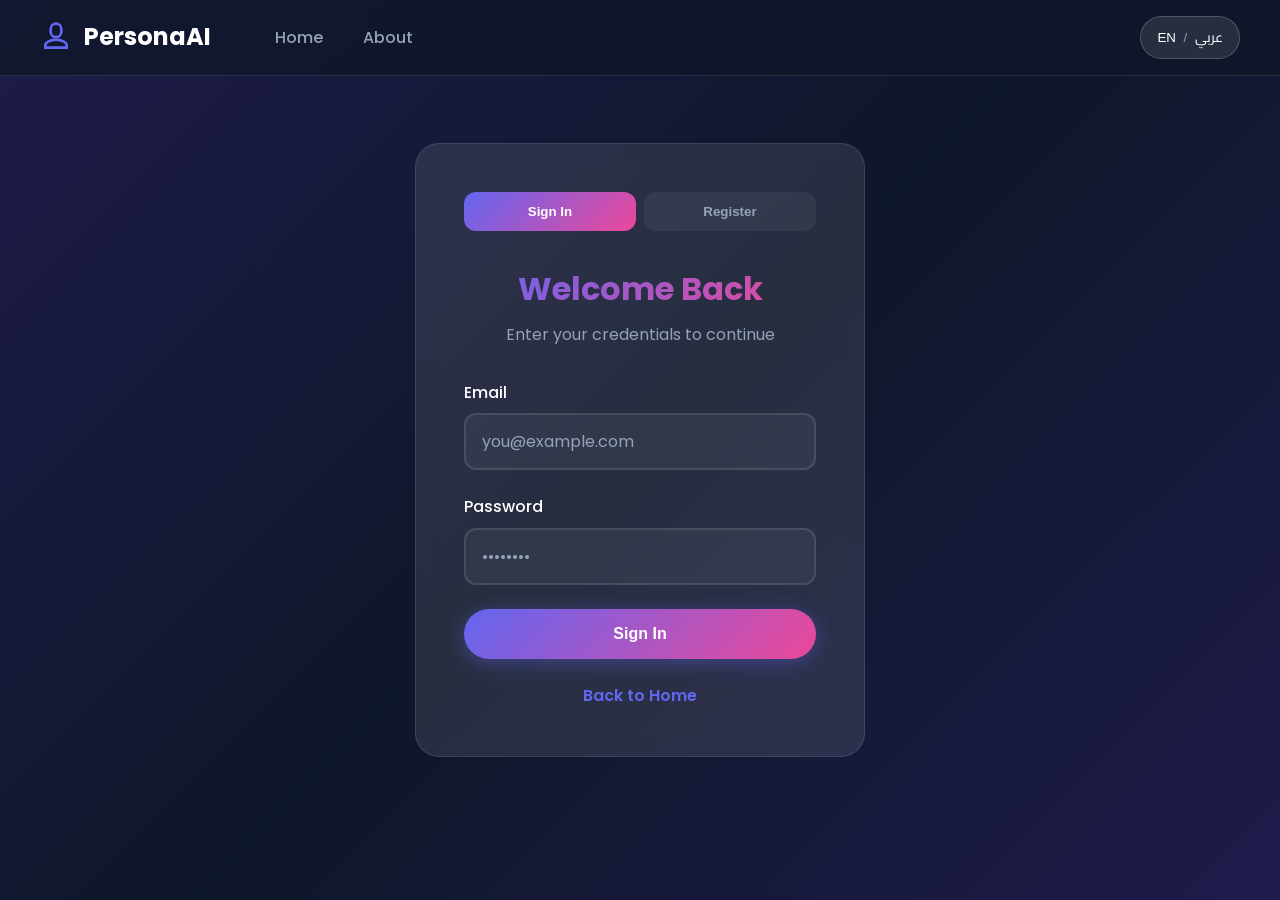
==== login.html @ 6e39f54a "fix: simplified Flask for Vercel zero-config" ====
<!DOCTYPE html>
<html lang="en" dir="ltr">
<head>
    <meta charset="UTF-8">
    <meta name="viewport" content="width=device-width, initial-scale=1.0">
    <title data-i18n="signIn">Sign In</title>
    <link rel="preconnect" href="https://fonts.googleapis.com">
    <link rel="preconnect" href="https://fonts.gstatic.com" crossorigin>
    <link href="https://fonts.googleapis.com/css2?family=Cairo:wght@400;600;700&family=Poppins:wght@400;500;600;700&display=swap" rel="stylesheet">
    <link rel="stylesheet" href="css/style.css">
    <style>
        .auth-container {
            min-height: 100vh;
            display: flex;
            align-items: center;
            justify-content: center;
            padding: 2rem;
        }
        .auth-card {
            background: var(--bg-card);
            border: 1px solid rgba(255, 255, 255, 0.1);
            border-radius: 1.5rem;
            padding: 3rem;
            width: 100%;
            max-width: 450px;
            backdrop-filter: blur(10px);
        }
        .auth-card h1 {
            text-align: center;
            margin-bottom: 0.5rem;
            background: var(--gradient-primary);
            -webkit-background-clip: text;
            -webkit-text-fill-color: transparent;
            background-clip: text;
        }
        .auth-subtitle {
            text-align: center;
            color: var(--text-secondary);
            margin-bottom: 2rem;
        }
        .form-group {
            margin-bottom: 1.5rem;
        }
        .form-group label {
            display: block;
            margin-bottom: 0.5rem;
            font-weight: 500;
        }
        .form-group input, .form-group select {
            width: 100%;
            padding: 0.875rem 1rem;
            background: rgba(255, 255, 255, 0.05);
            border: 2px solid rgba(255, 255, 255, 0.1);
            border-radius: 0.75rem;
            color: var(--text-primary);
            font-size: 1rem;
            font-family: inherit;
            transition: border-color 0.3s ease;
        }
        .form-group input:focus, .form-group select:focus {
            outline: none;
            border-color: var(--primary);
        }
        .form-group input::placeholder {
            color: var(--text-secondary);
        }
        .form-row {
            display: grid;
            grid-template-columns: 1fr 1fr;
            gap: 1rem;
        }
        .btn-full {
            width: 100%;
        }
        .auth-footer {
            text-align: center;
            margin-top: 1.5rem;
            color: var(--text-secondary);
        }
        .auth-footer a {
            color: var(--primary);
            text-decoration: none;
            font-weight: 600;
        }
        .tab-container {
            display: flex;
            gap: 0.5rem;
            margin-bottom: 2rem;
        }
        .tab-btn {
            flex: 1;
            padding: 0.75rem;
            background: rgba(255, 255, 255, 0.05);
            border: none;
            color: var(--text-secondary);
            font-weight: 600;
            cursor: pointer;
            border-radius: 0.75rem;
            transition: all 0.3s ease;
        }
        .tab-btn.active {
            background: var(--gradient-primary);
            color: white;
        }
        .form-section {
            display: none;
        }
        .form-section.active {
            display: block;
        }
        
        .nav-menu {
            display: flex;
            align-items: center;
            gap: 2rem;
            width: 100%;
            justify-content: space-between;
        }
        
        .nav-links {
            display: flex;
            list-style: none;
            gap: 0.5rem;
        }
        
        .nav-link {
            color: var(--text-secondary);
            text-decoration: none;
            padding: 0.5rem 1rem;
            border-radius: 0.5rem;
            font-weight: 500;
            transition: all 0.3s ease;
        }
        
        .nav-link:hover,
        .nav-link.active {
            color: var(--text-primary);
            background: rgba(255, 255, 255, 0.1);
        }
        
        .nav-actions {
            display: flex;
            align-items: center;
            gap: 1rem;
        }
        
        .nav-user-logged {
            display: flex;
            gap: 0.75rem;
        }
        
        .mobile-menu-btn {
            display: none;
            flex-direction: column;
            gap: 5px;
            background: none;
            border: none;
            cursor: pointer;
            padding: 0.5rem;
        }
        
        .mobile-menu-btn span {
            width: 24px;
            height: 2px;
            background: var(--text-primary);
            border-radius: 2px;
            transition: all 0.3s ease;
        }
        
        @media (max-width: 992px) {
            .nav-menu {
                position: fixed;
                top: 70px;
                left: 0;
                right: 0;
                background: rgba(15, 23, 42, 0.98);
                flex-direction: column;
                padding: 2rem;
                gap: 1.5rem;
                transform: translateY(-100%);
                opacity: 0;
                visibility: hidden;
                transition: all 0.3s ease;
                border-bottom: 1px solid rgba(255, 255, 255, 0.1);
            }
            
            .nav-menu.active {
                transform: translateY(0);
                opacity: 1;
                visibility: visible;
            }
            
            .nav-links {
                flex-direction: column;
                width: 100%;
                text-align: center;
            }
            
            .nav-link {
                display: block;
                padding: 1rem;
            }
            
            .nav-actions {
                flex-direction: column;
                width: 100%;
            }
            
            .mobile-menu-btn {
                display: flex;
            }
        }
    </style>
</head>
<body>
    <nav class="navbar">
        <div class="nav-container">
            <a href="index.html" class="logo">
                <svg class="logo-icon" viewBox="0 0 24 24" fill="none" stroke="currentColor" stroke-width="2">
                    <path d="M12 2a4 4 0 0 1 4 4v2a4 4 0 0 1-8 0V6a4 4 0 0 1 4-4z"/>
                    <path d="M12 14c-4 0-8 2-8 4v2h16v-2c0-2-4-4-8-4z"/>
                </svg>
                <span data-i18n="logo">PersonaAI</span>
            </a>
            
            <button class="mobile-menu-btn" onclick="toggleMobileMenu()">
                <span></span>
                <span></span>
                <span></span>
            </button>
            
            <div class="nav-menu" id="navMenu">
                <ul class="nav-links">
                    <li><a href="index.html" class="nav-link">Home</a></li>
                    <li><a href="index.html#about" class="nav-link">About</a></li>
                </ul>
                
                <div class="nav-actions">
                    <div class="nav-user" id="navUserLogged" style="display: none;">
                        <a href="profile.html" class="nav-profile-link">
                            <div class="user-avatar" id="userAvatarLogged">U</div>
                            <span class="user-name" id="userNameLogged">User</span>
                        </a>
                        <a href="#" class="btn btn-outline btn-logout" onclick="handleLogout()">
                            <svg viewBox="0 0 24 24" fill="none" stroke="currentColor" stroke-width="2">
                                <path d="M9 21H5a2 2 0 0 1-2-2V5a2 2 0 0 1 2-2h4"/>
                                <polyline points="16,17 21,12 16,7"/>
                                <line x1="21" y1="12" x2="9" y2="12"/>
                            </svg>
                        </a>
                    </div>
                    
                    <button class="lang-toggle" onclick="toggleLanguage()">
                        <span class="lang-en">EN</span>
                        <span class="lang-separator">/</span>
                        <span class="lang-ar">عربي</span>
                    </button>
                </div>
            </div>
        </div>
    </nav>

    <div class="auth-container">
        <div class="auth-card">
            <div class="tab-container">
                <button class="tab-btn active" onclick="switchTab('login')" id="loginTab" data-i18n="signIn">Sign In</button>
                <button class="tab-btn" onclick="switchTab('register')" id="registerTab" data-i18n="register">Register</button>
            </div>

            <div id="loginSection" class="form-section active">
                <h1 data-i18n="welcomeBack">Welcome Back</h1>
                <p class="auth-subtitle" data-i18n="loginSubtitle">Enter your credentials to continue</p>
                
                <form onsubmit="handleLogin(event)">
                    <div class="form-group">
                        <label data-i18n="email">Email</label>
                        <input type="email" id="loginEmail" placeholder="you@example.com" required>
                    </div>
                    <div class="form-group">
                        <label data-i18n="password">Password</label>
                        <input type="password" id="loginPassword" placeholder="••••••••" required>
                    </div>
                    <button type="submit" class="btn btn-primary btn-full" data-i18n="signIn">Sign In</button>
                </form>
            </div>

            <div id="registerSection" class="form-section">
                <h1 data-i18n="createAccount">Create Account</h1>
                <p class="auth-subtitle" data-i18n="registerSubtitle">Start your personality journey today</p>
                
                <form onsubmit="handleRegister(event)">
                    <div class="form-row">
                        <div class="form-group">
                            <label data-i18n="firstName">First Name</label>
                            <input type="text" id="firstName" placeholder="Ahmed" required>
                        </div>
                        <div class="form-group">
                            <label data-i18n="lastName">Last Name</label>
                            <input type="text" id="lastName" placeholder="Ali" required>
                        </div>
                    </div>
                    <div class="form-group">
                        <label data-i18n="email">Email</label>
                        <input type="email" id="registerEmail" placeholder="you@example.com" required>
                    </div>
                    <div class="form-group">
                        <label data-i18n="age">Age</label>
                        <input type="number" id="age" min="10" max="100" placeholder="25" required>
                    </div>
                    <div class="form-group">
                        <label data-i18n="goal">Main Career Goal</label>
                        <input type="text" id="goal" placeholder="I want to become a software developer" required>
                    </div>
                    <div class="form-group">
                        <label data-i18n="password">Password</label>
                        <input type="password" id="registerPassword" placeholder="••••••••" required>
                    </div>
                    <button type="submit" class="btn btn-primary btn-full" data-i18n="createAcc">Create Account</button>
                </form>
            </div>

            <div class="auth-footer">
                <a href="index.html" data-i18n="backHome">Back to Home</a>
            </div>
        </div>
    </div>

    <script src="js/i18n.js"></script>
    <script src="js/auth.js"></script>
    <script>
        document.addEventListener('DOMContentLoaded', async () => {
            const user = JSON.parse(localStorage.getItem('user') || '{}');
            if (user && user.email) {
                try {
                    const response = await fetch(`http://localhost:5000/api/personality/get/${encodeURIComponent(user.email)}`);
                    if (response.ok) {
                        const data = await response.json();
                        if (data.openness !== undefined) {
                            localStorage.setItem('personality_traits', JSON.stringify({
                                openness: data.openness,
                                conscientiousness: data.conscientiousness,
                                extraversion: data.extraversion,
                                agreeableness: data.agreeableness,
                                neuroticism: data.neuroticism
                            }));
                            window.location.href = 'profile.html';
                            return;
                        }
                    }
                } catch (e) {}
                window.location.href = 'quiz-FIXED.html';
                return;
            }
            
            initLoginAuthState();
        });
        
        function initLoginAuthState() {
            const user = JSON.parse(localStorage.getItem('user') || '{}');
            const navUserLogged = document.getElementById('navUserLogged');
            const userAvatar = document.getElementById('userAvatarLogged');
            const userName = document.getElementById('userNameLogged');
            
            if (user && user.email) {
                navUserLogged.style.display = 'flex';
                if (userName) userName.textContent = user.name ? user.name.split(' ')[0] : user.email.split('@')[0];
                if (userAvatar) userAvatar.textContent = (user.name || user.email).charAt(0).toUpperCase();
            }
        }
    </script>
</body>
</html>
---- css/style.css ----
:root {
    --primary: #6366f1;
    --primary-dark: #4f46e5;
    --secondary: #ec4899;
    --accent: #06b6d4;
    --bg-dark: #0f172a;
    --bg-card: rgba(255, 255, 255, 0.1);
    --text-primary: #ffffff;
    --text-secondary: #94a3b8;
    --gradient-primary: linear-gradient(135deg, var(--primary) 0%, var(--secondary) 100%);
    --gradient-bg: linear-gradient(135deg, #1e1b4b 0%, #0f172a 50%, #1e1b4b 100%);
    --font-en: 'Poppins', sans-serif;
    --font-ar: 'Cairo', sans-serif;
}

* {
    margin: 0;
    padding: 0;
    box-sizing: border-box;
}

body {
    font-family: var(--font-en);
    background: var(--gradient-bg);
    color: var(--text-primary);
    min-height: 100vh;
    line-height: 1.6;
}

[dir="rtl"] body {
    font-family: var(--font-ar);
}

.navbar {
    position: fixed;
    top: 0;
    left: 0;
    right: 0;
    z-index: 100;
    padding: 1rem 2rem;
    background: rgba(15, 23, 42, 0.8);
    backdrop-filter: blur(10px);
    border-bottom: 1px solid rgba(255, 255, 255, 0.1);
}

.nav-container {
    max-width: 1200px;
    margin: 0 auto;
    display: flex;
    justify-content: space-between;
    align-items: center;
}

.logo {
    display: flex;
    align-items: center;
    gap: 0.75rem;
    text-decoration: none;
    color: var(--text-primary);
    font-weight: 700;
    font-size: 1.5rem;
}

.logo-icon {
    width: 32px;
    height: 32px;
    color: var(--primary);
}

.lang-toggle {
    background: var(--bg-card);
    border: 1px solid rgba(255, 255, 255, 0.2);
    color: var(--text-primary);
    padding: 0.5rem 1rem;
    border-radius: 2rem;
    cursor: pointer;
    font-weight: 500;
    transition: all 0.3s ease;
}

.lang-toggle:hover {
    background: rgba(255, 255, 255, 0.2);
}

.lang-separator {
    margin: 0 0.25rem;
    opacity: 0.5;
}

.lang-ar {
    font-family: var(--font-ar);
}

.hero {
    position: relative;
    min-height: 100vh;
    display: flex;
    align-items: center;
    justify-content: center;
    padding: 6rem 2rem 4rem;
    overflow: hidden;
}

.hero-bg {
    position: absolute;
    inset: 0;
    background: radial-gradient(circle at 30% 20%, rgba(99, 102, 241, 0.4) 0%, transparent 50%),
                radial-gradient(circle at 70% 80%, rgba(236, 72, 153, 0.4) 0%, transparent 50%);
    animation: pulse 6s ease-in-out infinite, float 10s ease-in-out infinite;
}

@keyframes pulse {
    0%, 100% { opacity: 0.6; transform: scale(1); }
    50% { opacity: 1; transform: scale(1.05); }
}

@keyframes float {
    0%, 100% { transform: translateY(0) rotate(0deg); }
    33% { transform: translateY(-20px) rotate(2deg); }
    66% { transform: translateY(10px) rotate(-1deg); }
}

.hero-content {
    position: relative;
    text-align: center;
    max-width: 800px;
    animation: fadeInUp 0.8s ease-out;
}

@keyframes fadeInUp {
    from {
        opacity: 0;
        transform: translateY(40px);
    }
    to {
        opacity: 1;
        transform: translateY(0);
    }
}

.hero-title {
    font-size: clamp(2.5rem, 6vw, 4rem);
    font-weight: 700;
    margin-bottom: 1.5rem;
    background: var(--gradient-primary);
    -webkit-background-clip: text;
    -webkit-text-fill-color: transparent;
    background-clip: text;
    animation: shimmer 3s ease-in-out infinite;
}

@keyframes shimmer {
    0%, 100% { filter: brightness(1); }
    50% { filter: brightness(1.2); }
}

.hero-subtitle {
    font-size: clamp(1rem, 2.5vw, 1.25rem);
    color: var(--text-secondary);
    margin-bottom: 2.5rem;
    max-width: 600px;
    margin-left: auto;
    margin-right: auto;
    animation: fadeInUp 0.8s ease-out 0.2s backwards;
}

.hero .btn-primary {
    animation: fadeInUp 0.8s ease-out 0.4s backwards, glow 2s ease-in-out infinite;
}

@keyframes glow {
    0%, 100% { box-shadow: 0 4px 20px rgba(99, 102, 241, 0.4); }
    50% { box-shadow: 0 4px 40px rgba(99, 102, 241, 0.8), 0 0 60px rgba(236, 72, 153, 0.4); }
}

.btn {
    display: inline-block;
    padding: 1rem 2.5rem;
    border-radius: 3rem;
    font-weight: 600;
    text-decoration: none;
    transition: all 0.3s ease;
    cursor: pointer;
    border: none;
    font-size: 1rem;
}

.btn-primary {
    background: var(--gradient-primary);
    color: white;
    box-shadow: 0 4px 20px rgba(99, 102, 241, 0.4);
}

.btn-primary:hover {
    transform: translateY(-3px);
    box-shadow: 0 8px 30px rgba(99, 102, 241, 0.6);
}

.features {
    padding: 5rem 2rem;
    background: rgba(15, 23, 42, 0.5);
}

.features-container {
    max-width: 1200px;
    margin: 0 auto;
}

.section-title {
    text-align: center;
    font-size: 2.5rem;
    margin-bottom: 3rem;
    background: var(--gradient-primary);
    -webkit-background-clip: text;
    -webkit-text-fill-color: transparent;
    background-clip: text;
}

.features-grid {
    display: grid;
    grid-template-columns: repeat(auto-fit, minmax(300px, 1fr));
    gap: 2rem;
}

.feature-card {
    background: var(--bg-card);
    border: 1px solid rgba(255, 255, 255, 0.1);
    border-radius: 1.5rem;
    padding: 2.5rem;
    text-align: center;
    transition: all 0.4s cubic-bezier(0.175, 0.885, 0.32, 1.275);
    backdrop-filter: blur(10px);
    animation: slideInUp 0.6s ease-out backwards;
}

.feature-card:nth-child(1) { animation-delay: 0.1s; }
.feature-card:nth-child(2) { animation-delay: 0.2s; }
.feature-card:nth-child(3) { animation-delay: 0.3s; }

@keyframes slideInUp {
    from {
        opacity: 0;
        transform: translateY(50px);
    }
    to {
        opacity: 1;
        transform: translateY(0);
    }
}

.feature-card:hover {
    transform: translateY(-10px) scale(1.02);
    border-color: var(--primary);
    box-shadow: 0 20px 40px rgba(99, 102, 241, 0.3);
}

.feature-icon {
    width: 80px;
    height: 80px;
    margin: 0 auto 1.5rem;
    background: var(--gradient-primary);
    border-radius: 50%;
    display: flex;
    align-items: center;
    justify-content: center;
    animation: bounce 2s ease-in-out infinite;
}

.feature-card:nth-child(1) .feature-icon { animation-delay: 0s; }
.feature-card:nth-child(2) .feature-icon { animation-delay: 0.3s; }
.feature-card:nth-child(3) .feature-icon { animation-delay: 0.6s; }

@keyframes bounce {
    0%, 100% { transform: translateY(0); }
    50% { transform: translateY(-8px); }
}

.feature-icon svg {
    width: 40px;
    height: 40px;
    color: white;
}

.feature-card h3 {
    font-size: 1.5rem;
    margin-bottom: 1rem;
}

.feature-card p {
    color: var(--text-secondary);
    font-size: 1rem;
}

.about {
    padding: 5rem 2rem;
}

.about-container {
    max-width: 800px;
    margin: 0 auto;
    text-align: center;
}

.about-content h2 {
    font-size: 2rem;
    margin-bottom: 1.5rem;
}

.about-content p {
    color: var(--text-secondary);
    font-size: 1.1rem;
    margin-bottom: 2rem;
}

.trait-list {
    display: flex;
    flex-wrap: wrap;
    gap: 1rem;
    justify-content: center;
}

.trait-badge {
    background: var(--bg-card);
    border: 1px solid var(--primary);
    color: var(--primary);
    padding: 0.5rem 1.25rem;
    border-radius: 2rem;
    font-size: 0.9rem;
    font-weight: 500;
    animation: fadeInUp 0.6s ease-out backwards;
    transition: all 0.3s ease;
}

.trait-badge:nth-child(1) { animation-delay: 0.1s; }
.trait-badge:nth-child(2) { animation-delay: 0.15s; }
.trait-badge:nth-child(3) { animation-delay: 0.2s; }
.trait-badge:nth-child(4) { animation-delay: 0.25s; }
.trait-badge:nth-child(5) { animation-delay: 0.3s; }

.trait-badge:hover {
    background: var(--primary);
    color: white;
    transform: scale(1.1);
}

.footer {
    padding: 2rem;
    text-align: center;
    border-top: 1px solid rgba(255, 255, 255, 0.1);
    color: var(--text-secondary);
}

[dir="rtl"] .logo {
    flex-direction: row-reverse;
}

[dir="rtl"] .nav-container {
    flex-direction: row;
}

[dir="rtl"] .features-grid {
    direction: rtl;
}

@media (max-width: 768px) {
    .navbar {
        padding: 1rem;
    }
    
    .hero {
        padding: 5rem 1.5rem 3rem;
    }
    
    .features {
        padding: 3rem 1.5rem;
    }
    
    .feature-card {
        padding: 2rem;
    }
}

.nav-menu {
    display: flex;
    align-items: center;
    gap: 2rem;
    width: 100%;
    justify-content: space-between;
    margin-left: 3rem;
}

.nav-links {
    display: flex;
    list-style: none;
    gap: 0.5rem;
}

.nav-link {
    color: var(--text-secondary);
    text-decoration: none;
    padding: 0.5rem 1rem;
    border-radius: 0.5rem;
    font-weight: 500;
    transition: all 0.3s ease;
}

.nav-link:hover,
.nav-link.active {
    color: var(--text-primary);
    background: rgba(255, 255, 255, 0.1);
}

.nav-actions {
    display: flex;
    align-items: center;
    gap: 1rem;
}

.nav-auth {
    display: flex;
    gap: 0.75rem;
}

.btn-outline {
    background: transparent;
    border: 2px solid var(--primary);
    color: var(--primary);
    padding: 0.625rem 1.5rem;
}

.btn-outline:hover {
    background: var(--primary);
    color: white;
}

.nav-user {
    display: flex;
    align-items: center;
    gap: 0.75rem;
}

.nav-profile-link {
    display: flex;
    align-items: center;
    gap: 0.75rem;
    text-decoration: none;
    color: var(--text-primary);
    padding: 0.5rem 1rem;
    background: var(--bg-card);
    border: 1px solid rgba(255, 255, 255, 0.2);
    border-radius: 2rem;
    transition: all 0.3s ease;
}

.nav-profile-link:hover {
    background: rgba(255, 255, 255, 0.15);
    border-color: var(--primary);
}

.user-avatar {
    width: 32px;
    height: 32px;
    background: var(--gradient-primary);
    border-radius: 50%;
    display: flex;
    align-items: center;
    justify-content: center;
    font-weight: 700;
    font-size: 0.875rem;
}

.user-name {
    font-weight: 500;
    max-width: 120px;
    overflow: hidden;
    text-overflow: ellipsis;
    white-space: nowrap;
}

.btn-logout {
    padding: 0.5rem;
    width: 40px;
    height: 40px;
    display: flex;
    align-items: center;
    justify-content: center;
    border-radius: 50%;
}

.btn-logout svg {
    width: 18px;
    height: 18px;
}

.mobile-menu-btn {
    display: none;
    flex-direction: column;
    gap: 5px;
    background: none;
    border: none;
    cursor: pointer;
    padding: 0.5rem;
}

.mobile-menu-btn span {
    width: 24px;
    height: 2px;
    background: var(--text-primary);
    border-radius: 2px;
    transition: all 0.3s ease;
}

@media (max-width: 992px) {
    .nav-menu {
        position: fixed;
        top: 70px;
        left: 0;
        right: 0;
        background: rgba(15, 23, 42, 0.98);
        flex-direction: column;
        padding: 2rem;
        gap: 1.5rem;
        transform: translateY(-100%);
        opacity: 0;
        visibility: hidden;
        transition: all 0.3s ease;
        border-bottom: 1px solid rgba(255, 255, 255, 0.1);
    }
    
    .nav-menu.active {
        transform: translateY(0);
        opacity: 1;
        visibility: visible;
    }
    
    .nav-links {
        flex-direction: column;
        width: 100%;
        text-align: center;
    }
    
    .nav-link {
        display: block;
        padding: 1rem;
    }
    
    .nav-actions {
        flex-direction: column;
        width: 100%;
    }
    
    .nav-auth {
        flex-direction: column;
        width: 100%;
    }
    
    .nav-auth .btn {
        width: 100%;
        text-align: center;
    }
    
    .nav-user {
        width: 100%;
        justify-content: center;
    }
    
    .nav-profile-link {
        flex: 1;
        justify-content: center;
    }
    
    .mobile-menu-btn {
        display: flex;
    }
}

[dir="rtl"] .nav-profile-link {
    flex-direction: row-reverse;
}

[dir="rtl"] .nav-menu {
    margin-left: 0;
    margin-right: 3rem;
}

.mobile-menu-btn {
    order: 1;
}

.careers-preview {
    padding: 5rem 2rem;
    background: rgba(15, 23, 42, 0.5);
}

.careers-container {
    max-width: 1200px;
    margin: 0 auto;
}

.careers-grid {
    display: grid;
    grid-template-columns: repeat(auto-fit, minmax(250px, 1fr));
    gap: 2rem;
    margin-bottom: 3rem;
}

.career-preview-card {
    background: var(--bg-card);
    border: 1px solid rgba(255, 255, 255, 0.1);
    border-radius: 1.5rem;
    padding: 2rem;
    text-align: center;
    transition: all 0.4s cubic-bezier(0.175, 0.885, 0.32, 1.275);
    backdrop-filter: blur(10px);
    animation: slideInUp 0.6s ease-out backwards;
}

.career-preview-card:nth-child(1) { animation-delay: 0.15s; }
.career-preview-card:nth-child(2) { animation-delay: 0.25s; }
.career-preview-card:nth-child(3) { animation-delay: 0.35s; }
.career-preview-card:nth-child(4) { animation-delay: 0.45s; }

.career-preview-card:hover {
    transform: translateY(-10px) scale(1.03);
    border-color: var(--primary);
    box-shadow: 0 20px 40px rgba(99, 102, 241, 0.3);
}

.career-icon {
    font-size: 3rem;
    margin-bottom: 1rem;
    animation: iconPulse 2s ease-in-out infinite;
}

.career-preview-card:nth-child(1) .career-icon { animation-delay: 0s; }
.career-preview-card:nth-child(2) .career-icon { animation-delay: 0.2s; }
.career-preview-card:nth-child(3) .career-icon { animation-delay: 0.4s; }
.career-preview-card:nth-child(4) .career-icon { animation-delay: 0.6s; }

@keyframes iconPulse {
    0%, 100% { transform: scale(1); }
    50% { transform: scale(1.1); }
}

.career-preview-card h3 {
    font-size: 1.25rem;
    margin-bottom: 0.5rem;
    color: var(--text-primary);
}

.career-preview-card p {
    color: var(--text-secondary);
    font-size: 0.95rem;
}

.careers-cta {
    text-align: center;
}

.careers-cta .btn {
    animation: fadeInUp 0.6s ease-out 0.5s backwards;
}

@media (max-width: 768px) {
    .careers-grid {
        grid-template-columns: repeat(2, 1fr);
    }
}

@media (max-width: 480px) {
    .careers-grid {
        grid-template-columns: 1fr;
    }
}
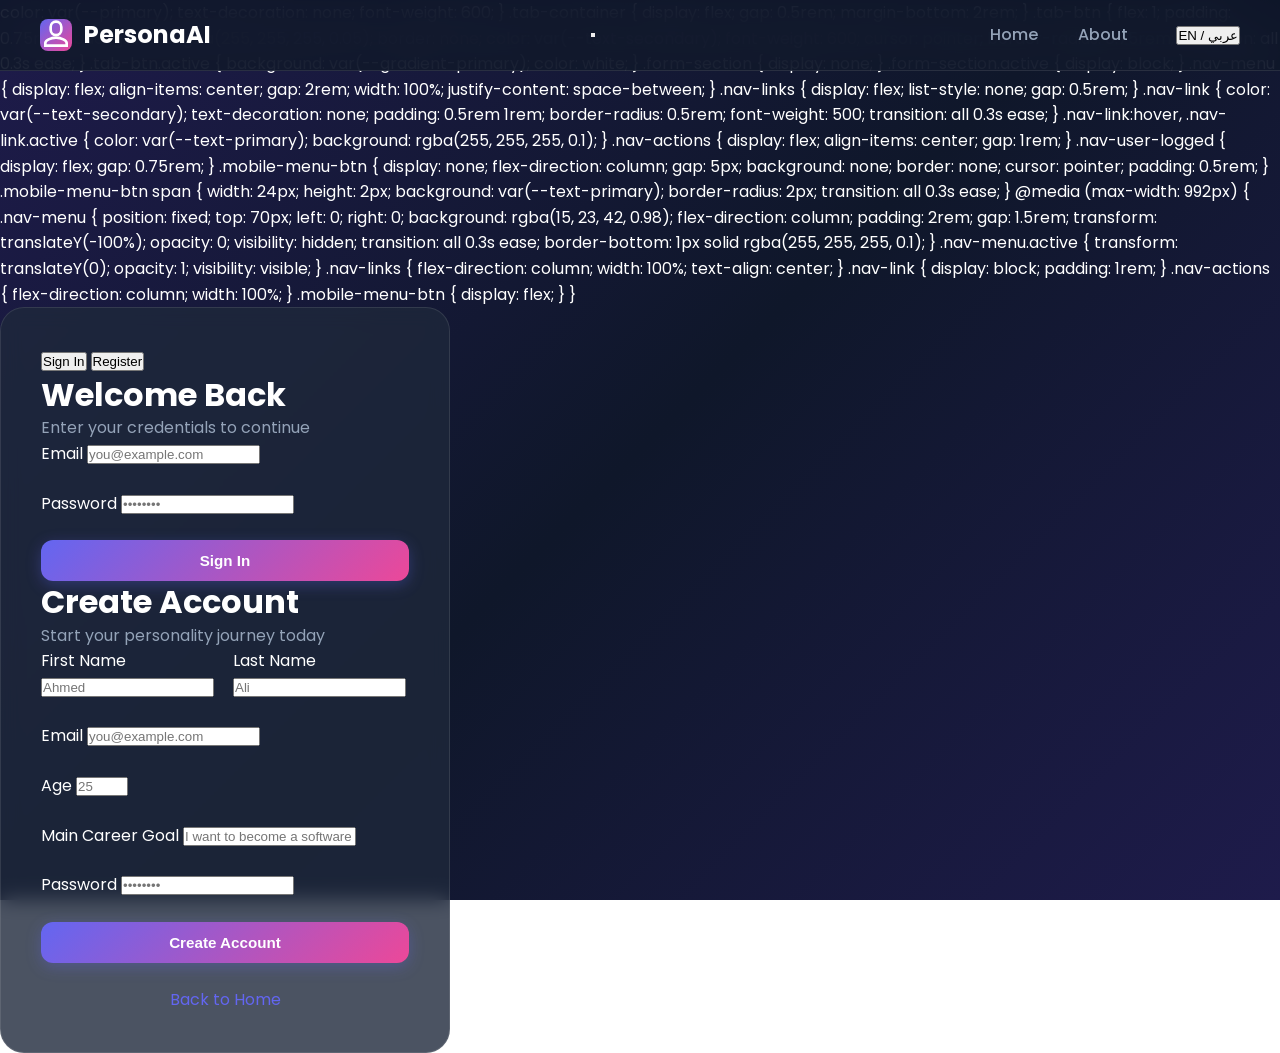
==== commit c8c01b17: "Unified design system across all pages" ====
--- a/login.html
+++ b/login.html
@@ -9,59 +9,42 @@
     <link href="https://fonts.googleapis.com/css2?family=Cairo:wght@400;600;700&family=Poppins:wght@400;500;600;700&display=swap" rel="stylesheet">
     <link rel="stylesheet" href="css/style.css">
     <style>
-        .auth-container {
+        .auth-wrapper {
             min-height: 100vh;
             display: flex;
             align-items: center;
             justify-content: center;
-            padding: 2rem;
+            padding: 6rem 2rem 2rem;
+            background: var(--gradient-bg);
         }
         .auth-card {
             background: var(--bg-card);
-            border: 1px solid rgba(255, 255, 255, 0.1);
-            border-radius: 1.5rem;
-            padding: 3rem;
+            border: 1px solid var(--border);
+            border-radius: var(--radius-xl);
+            padding: 2.5rem;
             width: 100%;
             max-width: 450px;
             backdrop-filter: blur(10px);
         }
-        .auth-card h1 {
+        .auth-header {
             text-align: center;
-            margin-bottom: 0.5rem;
+            margin-bottom: 2rem;
+        }
+        .auth-title {
+            font-size: 2rem;
             background: var(--gradient-primary);
             -webkit-background-clip: text;
             -webkit-text-fill-color: transparent;
             background-clip: text;
+            margin-bottom: 0.5rem;
         }
         .auth-subtitle {
+            color: var(--text-secondary);
+        }
+        .btn-full { width: 100%; }
+        .auth-footer {
             text-align: center;
-            color: var(--text-secondary);
-            margin-bottom: 2rem;
-        }
-        .form-group {
-            margin-bottom: 1.5rem;
-        }
-        .form-group label {
-            display: block;
-            margin-bottom: 0.5rem;
-            font-weight: 500;
-        }
-        .form-group input, .form-group select {
-            width: 100%;
-            padding: 0.875rem 1rem;
-            background: rgba(255, 255, 255, 0.05);
-            border: 2px solid rgba(255, 255, 255, 0.1);
-            border-radius: 0.75rem;
-            color: var(--text-primary);
-            font-size: 1rem;
-            font-family: inherit;
-            transition: border-color 0.3s ease;
-        }
-        .form-group input:focus, .form-group select:focus {
-            outline: none;
-            border-color: var(--primary);
-        }
-        .form-group input::placeholder {
+            margin-top: 1.5rem;
             color: var(--text-secondary);
         }
         .form-row {
@@ -69,15 +52,35 @@
             grid-template-columns: 1fr 1fr;
             gap: 1rem;
         }
-        .btn-full {
-            width: 100%;
-        }
-        .auth-footer {
-            text-align: center;
-            margin-top: 1.5rem;
-            color: var(--text-secondary);
-        }
-        .auth-footer a {
+        @media (max-width: 480px) {
+            .form-row { grid-template-columns: 1fr; }
+        }
+        .tabs {
+            display: flex;
+            gap: 0.5rem;
+            margin-bottom: 2rem;
+            background: var(--bg-secondary);
+            padding: 0.5rem;
+            border-radius: var(--radius-md);
+        }
+        .tab {
+            flex: 1;
+            padding: 0.75rem;
+            border: none;
+            background: transparent;
+            color: var(--text-secondary);
+            cursor: pointer;
+            border-radius: var(--radius-sm);
+            font-weight: 600;
+            transition: var(--transition);
+        }
+        .tab.active {
+            background: var(--gradient-primary);
+            color: white;
+        }
+        .tab-content { display: none; }
+        .tab-content.active { display: block; }
+    </style>
             color: var(--primary);
             text-decoration: none;
             font-weight: 600;
@@ -325,6 +328,7 @@
         </div>
     </div>
 
+    <script src="js/api-client.js"></script>
     <script src="js/i18n.js"></script>
     <script src="js/auth.js"></script>
     <script>
@@ -332,20 +336,11 @@
             const user = JSON.parse(localStorage.getItem('user') || '{}');
             if (user && user.email) {
                 try {
-                    const response = await fetch(`http://localhost:5000/api/personality/get/${encodeURIComponent(user.email)}`);
-                    if (response.ok) {
-                        const data = await response.json();
-                        if (data.openness !== undefined) {
-                            localStorage.setItem('personality_traits', JSON.stringify({
-                                openness: data.openness,
-                                conscientiousness: data.conscientiousness,
-                                extraversion: data.extraversion,
-                                agreeableness: data.agreeableness,
-                                neuroticism: data.neuroticism
-                            }));
-                            window.location.href = 'profile.html';
-                            return;
-                        }
+                    const data = await api.getPersonality(user.email);
+                    if (data && data.success && data.personality && data.personality.traits) {
+                        localStorage.setItem('personality_traits', JSON.stringify(data.personality.traits));
+                        window.location.href = 'profile.html';
+                        return;
                     }
                 } catch (e) {}
                 window.location.href = 'quiz-FIXED.html';
--- a/css/style.css
+++ b/css/style.css
@@ -3,14 +3,29 @@
     --primary-dark: #4f46e5;
     --secondary: #ec4899;
     --accent: #06b6d4;
-    --bg-dark: #0f172a;
-    --bg-card: rgba(255, 255, 255, 0.1);
+    --success: #10b981;
+    --warning: #f59e0b;
+    --danger: #ef4444;
+    --bg-primary: #0f172a;
+    --bg-secondary: #1e293b;
+    --bg-card: rgba(30, 41, 59, 0.8);
+    --bg-card-solid: #1e293b;
+    --border: rgba(255, 255, 255, 0.1);
     --text-primary: #ffffff;
     --text-secondary: #94a3b8;
+    --text-muted: #64748b;
     --gradient-primary: linear-gradient(135deg, var(--primary) 0%, var(--secondary) 100%);
     --gradient-bg: linear-gradient(135deg, #1e1b4b 0%, #0f172a 50%, #1e1b4b 100%);
     --font-en: 'Poppins', sans-serif;
     --font-ar: 'Cairo', sans-serif;
+    --radius-sm: 8px;
+    --radius-md: 12px;
+    --radius-lg: 16px;
+    --radius-xl: 24px;
+    --shadow-sm: 0 2px 8px rgba(0, 0, 0, 0.1);
+    --shadow-md: 0 4px 20px rgba(0, 0, 0, 0.15);
+    --shadow-lg: 0 10px 40px rgba(0, 0, 0, 0.2);
+    --transition: all 0.3s ease;
 }
 
 * {
@@ -22,6 +37,7 @@
 body {
     font-family: var(--font-en);
     background: var(--gradient-bg);
+    background-attachment: fixed;
     color: var(--text-primary);
     min-height: 100vh;
     line-height: 1.6;
@@ -31,6 +47,23 @@
     font-family: var(--font-ar);
 }
 
+/* Typography */
+h1, h2, h3, h4, h5, h6 {
+    font-weight: 700;
+    line-height: 1.3;
+}
+
+a {
+    color: var(--primary);
+    text-decoration: none;
+    transition: var(--transition);
+}
+
+a:hover {
+    color: var(--secondary);
+}
+
+/* Navbar */
 .navbar {
     position: fixed;
     top: 0;
@@ -38,9 +71,9 @@
     right: 0;
     z-index: 100;
     padding: 1rem 2rem;
-    background: rgba(15, 23, 42, 0.8);
-    backdrop-filter: blur(10px);
-    border-bottom: 1px solid rgba(255, 255, 255, 0.1);
+    background: rgba(15, 23, 42, 0.9);
+    backdrop-filter: blur(20px);
+    border-bottom: 1px solid var(--border);
 }
 
 .nav-container {
@@ -61,614 +94,639 @@
     font-size: 1.5rem;
 }
 
+.logo:hover {
+    color: var(--text-primary);
+}
+
 .logo-icon {
     width: 32px;
     height: 32px;
+    background: var(--gradient-primary);
+    border-radius: var(--radius-sm);
+    display: flex;
+    align-items: center;
+    justify-content: center;
+    font-size: 1rem;
+}
+
+.nav-menu {
+    display: flex;
+    align-items: center;
+    gap: 2rem;
+}
+
+.nav-links {
+    display: flex;
+    list-style: none;
+    gap: 0.5rem;
+}
+
+.nav-link {
+    color: var(--text-secondary);
+    text-decoration: none;
+    padding: 0.5rem 1rem;
+    border-radius: var(--radius-md);
+    font-weight: 500;
+    transition: var(--transition);
+}
+
+.nav-link:hover,
+.nav-link.active {
+    color: var(--text-primary);
+    background: rgba(255, 255, 255, 0.1);
+}
+
+.nav-user {
+    display: flex;
+    align-items: center;
+    gap: 0.75rem;
+}
+
+.user-avatar {
+    width: 36px;
+    height: 36px;
+    background: var(--gradient-primary);
+    border-radius: 50%;
+    display: flex;
+    align-items: center;
+    justify-content: center;
+    font-weight: 700;
+    font-size: 0.9rem;
+}
+
+/* Buttons */
+.btn {
+    display: inline-flex;
+    align-items: center;
+    justify-content: center;
+    gap: 0.5rem;
+    padding: 0.75rem 1.5rem;
+    border-radius: var(--radius-md);
+    font-weight: 600;
+    text-decoration: none;
+    transition: var(--transition);
+    cursor: pointer;
+    border: none;
+    font-size: 0.95rem;
+}
+
+.btn-primary {
+    background: var(--gradient-primary);
+    color: white;
+    box-shadow: 0 4px 15px rgba(99, 102, 241, 0.3);
+}
+
+.btn-primary:hover {
+    transform: translateY(-2px);
+    box-shadow: 0 6px 25px rgba(99, 102, 241, 0.5);
+    color: white;
+}
+
+.btn-secondary {
+    background: var(--bg-card-solid);
+    color: var(--text-primary);
+    border: 1px solid var(--border);
+}
+
+.btn-secondary:hover {
+    border-color: var(--primary);
+    transform: translateY(-2px);
+}
+
+.btn-outline {
+    background: transparent;
+    border: 2px solid var(--primary);
     color: var(--primary);
 }
 
-.lang-toggle {
+.btn-outline:hover {
+    background: var(--primary);
+    color: white;
+}
+
+.btn-danger {
+    background: var(--danger);
+    color: white;
+}
+
+.btn-danger:hover {
+    background: #dc2626;
+    transform: translateY(-2px);
+}
+
+.btn-sm {
+    padding: 0.5rem 1rem;
+    font-size: 0.85rem;
+}
+
+.btn-lg {
+    padding: 1rem 2rem;
+    font-size: 1.1rem;
+}
+
+/* Cards */
+.card {
     background: var(--bg-card);
-    border: 1px solid rgba(255, 255, 255, 0.2);
+    border: 1px solid var(--border);
+    border-radius: var(--radius-xl);
+    padding: 2rem;
+    backdrop-filter: blur(10px);
+    transition: var(--transition);
+}
+
+.card:hover {
+    border-color: var(--primary);
+    transform: translateY(-4px);
+    box-shadow: var(--shadow-lg);
+}
+
+.card-header {
+    display: flex;
+    align-items: center;
+    gap: 1rem;
+    margin-bottom: 1.5rem;
+}
+
+.card-icon {
+    width: 48px;
+    height: 48px;
+    background: var(--gradient-primary);
+    border-radius: var(--radius-md);
+    display: flex;
+    align-items: center;
+    justify-content: center;
+    font-size: 1.5rem;
+}
+
+.card-title {
+    font-size: 1.25rem;
+    font-weight: 600;
+}
+
+/* Form Elements */
+.form-group {
+    margin-bottom: 1.5rem;
+}
+
+.form-label {
+    display: block;
+    margin-bottom: 0.5rem;
+    font-weight: 500;
+    color: var(--text-secondary);
+}
+
+.form-input {
+    width: 100%;
+    padding: 0.875rem 1rem;
+    background: var(--bg-card-solid);
+    border: 2px solid var(--border);
+    border-radius: var(--radius-md);
     color: var(--text-primary);
-    padding: 0.5rem 1rem;
-    border-radius: 2rem;
-    cursor: pointer;
-    font-weight: 500;
-    transition: all 0.3s ease;
-}
-
-.lang-toggle:hover {
-    background: rgba(255, 255, 255, 0.2);
-}
-
-.lang-separator {
-    margin: 0 0.25rem;
-    opacity: 0.5;
-}
-
-.lang-ar {
-    font-family: var(--font-ar);
-}
-
-.hero {
-    position: relative;
+    font-size: 1rem;
+    transition: var(--transition);
+}
+
+.form-input:focus {
+    outline: none;
+    border-color: var(--primary);
+    box-shadow: 0 0 0 3px rgba(99, 102, 241, 0.2);
+}
+
+.form-input::placeholder {
+    color: var(--text-muted);
+}
+
+/* Page Wrapper */
+.page-wrapper {
+    padding-top: 80px;
     min-height: 100vh;
-    display: flex;
-    align-items: center;
-    justify-content: center;
-    padding: 6rem 2rem 4rem;
-    overflow: hidden;
-}
-
-.hero-bg {
-    position: absolute;
-    inset: 0;
-    background: radial-gradient(circle at 30% 20%, rgba(99, 102, 241, 0.4) 0%, transparent 50%),
-                radial-gradient(circle at 70% 80%, rgba(236, 72, 153, 0.4) 0%, transparent 50%);
-    animation: pulse 6s ease-in-out infinite, float 10s ease-in-out infinite;
-}
-
-@keyframes pulse {
-    0%, 100% { opacity: 0.6; transform: scale(1); }
-    50% { opacity: 1; transform: scale(1.05); }
-}
-
-@keyframes float {
-    0%, 100% { transform: translateY(0) rotate(0deg); }
-    33% { transform: translateY(-20px) rotate(2deg); }
-    66% { transform: translateY(10px) rotate(-1deg); }
-}
-
-.hero-content {
-    position: relative;
+    background: linear-gradient(135deg, var(--bg-primary) 0%, var(--bg-secondary) 100%);
+}
+
+.page-container {
+    max-width: 1100px;
+    margin: 0 auto;
+    padding: 2rem;
+    animation: fadeIn 0.5s ease;
+}
+
+@keyframes fadeIn {
+    from { opacity: 0; transform: translateY(20px); }
+    to { opacity: 1; transform: translateY(0); }
+}
+
+.page-header {
     text-align: center;
-    max-width: 800px;
-    animation: fadeInUp 0.8s ease-out;
-}
-
-@keyframes fadeInUp {
-    from {
-        opacity: 0;
-        transform: translateY(40px);
-    }
-    to {
-        opacity: 1;
-        transform: translateY(0);
-    }
-}
-
-.hero-title {
-    font-size: clamp(2.5rem, 6vw, 4rem);
-    font-weight: 700;
-    margin-bottom: 1.5rem;
+    margin-bottom: 2rem;
+}
+
+.page-title {
+    font-size: 2.5rem;
     background: var(--gradient-primary);
     -webkit-background-clip: text;
     -webkit-text-fill-color: transparent;
     background-clip: text;
-    animation: shimmer 3s ease-in-out infinite;
-}
-
-@keyframes shimmer {
-    0%, 100% { filter: brightness(1); }
-    50% { filter: brightness(1.2); }
-}
-
-.hero-subtitle {
-    font-size: clamp(1rem, 2.5vw, 1.25rem);
-    color: var(--text-secondary);
-    margin-bottom: 2.5rem;
-    max-width: 600px;
-    margin-left: auto;
-    margin-right: auto;
-    animation: fadeInUp 0.8s ease-out 0.2s backwards;
-}
-
-.hero .btn-primary {
-    animation: fadeInUp 0.8s ease-out 0.4s backwards, glow 2s ease-in-out infinite;
-}
-
-@keyframes glow {
-    0%, 100% { box-shadow: 0 4px 20px rgba(99, 102, 241, 0.4); }
-    50% { box-shadow: 0 4px 40px rgba(99, 102, 241, 0.8), 0 0 60px rgba(236, 72, 153, 0.4); }
-}
-
-.btn {
+    margin-bottom: 0.5rem;
+}
+
+.page-subtitle {
+    color: var(--text-secondary);
+    font-size: 1.1rem;
+}
+
+/* Section Cards */
+.section-card {
+    background: var(--bg-card);
+    border: 1px solid var(--border);
+    border-radius: var(--radius-xl);
+    padding: 2rem;
+    margin-bottom: 2rem;
+    backdrop-filter: blur(10px);
+    transition: var(--transition);
+}
+
+.section-card:hover {
+    border-color: var(--primary);
+}
+
+.section-header {
+    display: flex;
+    align-items: center;
+    gap: 1rem;
+    margin-bottom: 1.5rem;
+}
+
+.section-icon {
+    width: 48px;
+    height: 48px;
+    background: var(--gradient-primary);
+    border-radius: var(--radius-md);
+    display: flex;
+    align-items: center;
+    justify-content: center;
+    font-size: 1.25rem;
+}
+
+.section-title {
+    font-size: 1.5rem;
+    font-weight: 600;
+}
+
+/* Trait Bars */
+.trait-row {
+    margin-bottom: 1.5rem;
+}
+
+.trait-header {
+    display: flex;
+    justify-content: space-between;
+    align-items: center;
+    margin-bottom: 0.5rem;
+}
+
+.trait-name {
+    font-weight: 600;
+    display: flex;
+    align-items: center;
+    gap: 0.5rem;
+}
+
+.trait-score {
+    font-weight: 700;
+    color: var(--primary);
+}
+
+.trait-bar-bg {
+    height: 10px;
+    background: var(--bg-secondary);
+    border-radius: 5px;
+    overflow: hidden;
+}
+
+.trait-bar {
+    height: 100%;
+    background: var(--gradient-primary);
+    border-radius: 5px;
+    transition: width 1s ease;
+}
+
+.trait-description {
+    font-size: 0.85rem;
+    color: var(--text-secondary);
+    margin-top: 0.5rem;
+}
+
+/* Trait Cards */
+.trait-card {
+    background: var(--bg-card-solid);
+    padding: 1.5rem;
+    border-radius: var(--radius-lg);
+    margin-bottom: 1rem;
+    border-left: 4px solid var(--primary);
+    transition: var(--transition);
+}
+
+.trait-card:hover {
+    transform: translateX(4px);
+}
+
+.trait-card.high { border-left-color: var(--success); }
+.trait-card.low { border-left-color: var(--danger); }
+.trait-card.medium { border-left-color: var(--primary); }
+
+/* Career Cards */
+.career-grid {
+    display: grid;
+    grid-template-columns: repeat(auto-fit, minmax(280px, 1fr));
+    gap: 1.5rem;
+}
+
+.career-card {
+    background: var(--bg-card-solid);
+    padding: 1.5rem;
+    border-radius: var(--radius-lg);
+    border: 1px solid var(--border);
+    transition: var(--transition);
+}
+
+.career-card:hover {
+    transform: translateY(-4px);
+    border-color: var(--primary);
+    box-shadow: var(--shadow-lg);
+}
+
+.career-header {
+    display: flex;
+    justify-content: space-between;
+    align-items: flex-start;
+    margin-bottom: 0.75rem;
+}
+
+.career-title {
+    font-size: 1.15rem;
+    font-weight: 600;
+}
+
+.career-match {
+    background: var(--gradient-primary);
+    color: white;
+    padding: 0.25rem 0.75rem;
+    border-radius: 20px;
+    font-size: 0.8rem;
+    font-weight: 600;
+}
+
+.career-description {
+    color: var(--text-secondary);
+    font-size: 0.9rem;
+    margin-bottom: 1rem;
+}
+
+.career-skills {
+    display: flex;
+    flex-wrap: wrap;
+    gap: 0.5rem;
+}
+
+.skill-tag {
+    padding: 0.25rem 0.75rem;
+    background: rgba(99, 102, 241, 0.15);
+    border-radius: 20px;
+    font-size: 0.8rem;
+    color: var(--primary);
+}
+
+/* User Cards */
+.user-grid {
+    display: grid;
+    grid-template-columns: repeat(auto-fit, minmax(250px, 1fr));
+    gap: 1.5rem;
+}
+
+.user-card {
+    background: var(--bg-card-solid);
+    padding: 1.5rem;
+    border-radius: var(--radius-lg);
+    text-align: center;
+    cursor: pointer;
+    transition: var(--transition);
+    border: 1px solid var(--border);
+}
+
+.user-card:hover {
+    transform: translateY(-4px);
+    border-color: var(--primary);
+    box-shadow: var(--shadow-lg);
+}
+
+.user-card-avatar {
+    width: 64px;
+    height: 64px;
+    background: var(--gradient-primary);
+    border-radius: 50%;
+    display: flex;
+    align-items: center;
+    justify-content: center;
+    font-size: 1.5rem;
+    font-weight: 700;
+    margin: 0 auto 1rem;
+}
+
+.user-card-name {
+    font-weight: 600;
+    margin-bottom: 0.25rem;
+}
+
+.user-card-email {
+    color: var(--text-secondary);
+    font-size: 0.85rem;
+    margin-bottom: 0.75rem;
+}
+
+.user-card-similarity {
+    background: rgba(99, 102, 241, 0.15);
+    color: var(--primary);
+    padding: 0.35rem 1rem;
+    border-radius: 20px;
+    font-size: 0.85rem;
+    font-weight: 600;
     display: inline-block;
-    padding: 1rem 2.5rem;
-    border-radius: 3rem;
-    font-weight: 600;
-    text-decoration: none;
-    transition: all 0.3s ease;
-    cursor: pointer;
-    border: none;
-    font-size: 1rem;
-}
-
-.btn-primary {
-    background: var(--gradient-primary);
-    color: white;
-    box-shadow: 0 4px 20px rgba(99, 102, 241, 0.4);
-}
-
-.btn-primary:hover {
-    transform: translateY(-3px);
-    box-shadow: 0 8px 30px rgba(99, 102, 241, 0.6);
-}
-
-.features {
-    padding: 5rem 2rem;
-    background: rgba(15, 23, 42, 0.5);
-}
-
-.features-container {
-    max-width: 1200px;
-    margin: 0 auto;
-}
-
-.section-title {
+}
+
+/* Stats */
+.stats-grid {
+    display: grid;
+    grid-template-columns: repeat(auto-fit, minmax(150px, 1fr));
+    gap: 1.5rem;
+    margin: 2rem 0;
+}
+
+.stat-card {
+    background: var(--bg-card-solid);
+    padding: 1.5rem;
+    border-radius: var(--radius-lg);
     text-align: center;
-    font-size: 2.5rem;
-    margin-bottom: 3rem;
+    border: 1px solid var(--border);
+}
+
+.stat-value {
+    font-size: 2rem;
+    font-weight: 700;
     background: var(--gradient-primary);
     -webkit-background-clip: text;
     -webkit-text-fill-color: transparent;
     background-clip: text;
 }
 
-.features-grid {
-    display: grid;
-    grid-template-columns: repeat(auto-fit, minmax(300px, 1fr));
-    gap: 2rem;
-}
-
-.feature-card {
-    background: var(--bg-card);
-    border: 1px solid rgba(255, 255, 255, 0.1);
-    border-radius: 1.5rem;
-    padding: 2.5rem;
+.stat-label {
+    color: var(--text-secondary);
+    font-size: 0.9rem;
+    margin-top: 0.25rem;
+}
+
+/* Loading */
+.loading-container {
+    display: flex;
+    flex-direction: column;
+    align-items: center;
+    justify-content: center;
+    min-height: 60vh;
+    padding: 3rem;
     text-align: center;
-    transition: all 0.4s cubic-bezier(0.175, 0.885, 0.32, 1.275);
-    backdrop-filter: blur(10px);
-    animation: slideInUp 0.6s ease-out backwards;
-}
-
-.feature-card:nth-child(1) { animation-delay: 0.1s; }
-.feature-card:nth-child(2) { animation-delay: 0.2s; }
-.feature-card:nth-child(3) { animation-delay: 0.3s; }
-
-@keyframes slideInUp {
-    from {
-        opacity: 0;
-        transform: translateY(50px);
-    }
-    to {
-        opacity: 1;
-        transform: translateY(0);
-    }
-}
-
-.feature-card:hover {
-    transform: translateY(-10px) scale(1.02);
-    border-color: var(--primary);
-    box-shadow: 0 20px 40px rgba(99, 102, 241, 0.3);
-}
-
-.feature-icon {
-    width: 80px;
-    height: 80px;
-    margin: 0 auto 1.5rem;
-    background: var(--gradient-primary);
+}
+
+.spinner {
+    width: 60px;
+    height: 60px;
+    border: 4px solid var(--border);
+    border-top-color: var(--primary);
     border-radius: 50%;
-    display: flex;
-    align-items: center;
-    justify-content: center;
-    animation: bounce 2s ease-in-out infinite;
-}
-
-.feature-card:nth-child(1) .feature-icon { animation-delay: 0s; }
-.feature-card:nth-child(2) .feature-icon { animation-delay: 0.3s; }
-.feature-card:nth-child(3) .feature-icon { animation-delay: 0.6s; }
-
-@keyframes bounce {
-    0%, 100% { transform: translateY(0); }
-    50% { transform: translateY(-8px); }
-}
-
-.feature-icon svg {
-    width: 40px;
-    height: 40px;
-    color: white;
-}
-
-.feature-card h3 {
-    font-size: 1.5rem;
-    margin-bottom: 1rem;
-}
-
-.feature-card p {
-    color: var(--text-secondary);
-    font-size: 1rem;
-}
-
-.about {
-    padding: 5rem 2rem;
-}
-
-.about-container {
-    max-width: 800px;
-    margin: 0 auto;
-    text-align: center;
-}
-
-.about-content h2 {
-    font-size: 2rem;
+    animation: spin 1s linear infinite;
     margin-bottom: 1.5rem;
 }
 
-.about-content p {
+@keyframes spin {
+    to { transform: rotate(360deg); }
+}
+
+.loading-text {
     color: var(--text-secondary);
     font-size: 1.1rem;
-    margin-bottom: 2rem;
-}
-
-.trait-list {
-    display: flex;
-    flex-wrap: wrap;
-    gap: 1rem;
-    justify-content: center;
-}
-
-.trait-badge {
-    background: var(--bg-card);
-    border: 1px solid var(--primary);
-    color: var(--primary);
-    padding: 0.5rem 1.25rem;
-    border-radius: 2rem;
-    font-size: 0.9rem;
-    font-weight: 500;
-    animation: fadeInUp 0.6s ease-out backwards;
-    transition: all 0.3s ease;
-}
-
-.trait-badge:nth-child(1) { animation-delay: 0.1s; }
-.trait-badge:nth-child(2) { animation-delay: 0.15s; }
-.trait-badge:nth-child(3) { animation-delay: 0.2s; }
-.trait-badge:nth-child(4) { animation-delay: 0.25s; }
-.trait-badge:nth-child(5) { animation-delay: 0.3s; }
-
-.trait-badge:hover {
-    background: var(--primary);
-    color: white;
-    transform: scale(1.1);
-}
-
+}
+
+/* Alerts */
+.alert {
+    padding: 1rem 1.5rem;
+    border-radius: var(--radius-md);
+    margin-bottom: 1.5rem;
+    display: flex;
+    align-items: center;
+    gap: 0.75rem;
+}
+
+.alert-success {
+    background: rgba(16, 185, 129, 0.15);
+    border: 1px solid var(--success);
+    color: var(--success);
+}
+
+.alert-error {
+    background: rgba(239, 68, 68, 0.15);
+    border: 1px solid var(--danger);
+    color: var(--danger);
+}
+
+.alert-warning {
+    background: rgba(245, 158, 11, 0.15);
+    border: 1px solid var(--warning);
+    color: var(--warning);
+}
+
+/* Badges */
+.badge {
+    display: inline-flex;
+    align-items: center;
+    padding: 0.35rem 0.75rem;
+    border-radius: 20px;
+    font-size: 0.8rem;
+    font-weight: 600;
+}
+
+.badge-primary { background: rgba(99, 102, 241, 0.2); color: var(--primary); }
+.badge-success { background: rgba(16, 185, 129, 0.2); color: var(--success); }
+.badge-warning { background: rgba(245, 158, 11, 0.2); color: var(--warning); }
+.badge-danger { background: rgba(239, 68, 68, 0.2); color: var(--danger); }
+
+/* Footer */
 .footer {
     padding: 2rem;
     text-align: center;
-    border-top: 1px solid rgba(255, 255, 255, 0.1);
-    color: var(--text-secondary);
-}
-
-[dir="rtl"] .logo {
-    flex-direction: row-reverse;
-}
-
-[dir="rtl"] .nav-container {
-    flex-direction: row;
-}
-
-[dir="rtl"] .features-grid {
-    direction: rtl;
-}
-
+    border-top: 1px solid var(--border);
+    color: var(--text-secondary);
+    margin-top: 3rem;
+}
+
+/* Responsive */
 @media (max-width: 768px) {
     .navbar {
         padding: 1rem;
     }
     
-    .hero {
-        padding: 5rem 1.5rem 3rem;
-    }
-    
-    .features {
-        padding: 3rem 1.5rem;
-    }
-    
-    .feature-card {
-        padding: 2rem;
-    }
-}
-
-.nav-menu {
-    display: flex;
-    align-items: center;
-    gap: 2rem;
-    width: 100%;
-    justify-content: space-between;
-    margin-left: 3rem;
-}
-
-.nav-links {
-    display: flex;
-    list-style: none;
-    gap: 0.5rem;
-}
-
-.nav-link {
-    color: var(--text-secondary);
-    text-decoration: none;
-    padding: 0.5rem 1rem;
-    border-radius: 0.5rem;
-    font-weight: 500;
-    transition: all 0.3s ease;
-}
-
-.nav-link:hover,
-.nav-link.active {
-    color: var(--text-primary);
-    background: rgba(255, 255, 255, 0.1);
-}
-
-.nav-actions {
-    display: flex;
-    align-items: center;
-    gap: 1rem;
-}
-
-.nav-auth {
-    display: flex;
-    gap: 0.75rem;
-}
-
-.btn-outline {
-    background: transparent;
-    border: 2px solid var(--primary);
-    color: var(--primary);
-    padding: 0.625rem 1.5rem;
-}
-
-.btn-outline:hover {
-    background: var(--primary);
-    color: white;
-}
-
-.nav-user {
-    display: flex;
-    align-items: center;
-    gap: 0.75rem;
-}
-
-.nav-profile-link {
-    display: flex;
-    align-items: center;
-    gap: 0.75rem;
-    text-decoration: none;
-    color: var(--text-primary);
-    padding: 0.5rem 1rem;
-    background: var(--bg-card);
-    border: 1px solid rgba(255, 255, 255, 0.2);
-    border-radius: 2rem;
-    transition: all 0.3s ease;
-}
-
-.nav-profile-link:hover {
-    background: rgba(255, 255, 255, 0.15);
-    border-color: var(--primary);
-}
-
-.user-avatar {
-    width: 32px;
-    height: 32px;
-    background: var(--gradient-primary);
-    border-radius: 50%;
-    display: flex;
-    align-items: center;
-    justify-content: center;
-    font-weight: 700;
-    font-size: 0.875rem;
-}
-
-.user-name {
-    font-weight: 500;
-    max-width: 120px;
-    overflow: hidden;
-    text-overflow: ellipsis;
-    white-space: nowrap;
-}
-
-.btn-logout {
-    padding: 0.5rem;
-    width: 40px;
-    height: 40px;
-    display: flex;
-    align-items: center;
-    justify-content: center;
-    border-radius: 50%;
-}
-
-.btn-logout svg {
-    width: 18px;
-    height: 18px;
-}
-
-.mobile-menu-btn {
-    display: none;
-    flex-direction: column;
-    gap: 5px;
-    background: none;
-    border: none;
-    cursor: pointer;
-    padding: 0.5rem;
-}
-
-.mobile-menu-btn span {
-    width: 24px;
-    height: 2px;
-    background: var(--text-primary);
-    border-radius: 2px;
-    transition: all 0.3s ease;
-}
-
-@media (max-width: 992px) {
-    .nav-menu {
-        position: fixed;
-        top: 70px;
-        left: 0;
-        right: 0;
-        background: rgba(15, 23, 42, 0.98);
-        flex-direction: column;
-        padding: 2rem;
-        gap: 1.5rem;
-        transform: translateY(-100%);
-        opacity: 0;
-        visibility: hidden;
-        transition: all 0.3s ease;
-        border-bottom: 1px solid rgba(255, 255, 255, 0.1);
-    }
-    
-    .nav-menu.active {
-        transform: translateY(0);
-        opacity: 1;
-        visibility: visible;
-    }
-    
-    .nav-links {
-        flex-direction: column;
-        width: 100%;
-        text-align: center;
-    }
-    
-    .nav-link {
-        display: block;
+    .page-container {
         padding: 1rem;
     }
     
-    .nav-actions {
-        flex-direction: column;
-        width: 100%;
+    .page-title {
+        font-size: 2rem;
     }
     
-    .nav-auth {
-        flex-direction: column;
-        width: 100%;
+    .card, .section-card {
+        padding: 1.5rem;
     }
     
-    .nav-auth .btn {
-        width: 100%;
-        text-align: center;
+    .stats-grid {
+        grid-template-columns: repeat(2, 1fr);
     }
     
-    .nav-user {
-        width: 100%;
-        justify-content: center;
-    }
-    
-    .nav-profile-link {
-        flex: 1;
-        justify-content: center;
-    }
-    
-    .mobile-menu-btn {
-        display: flex;
-    }
-}
-
-[dir="rtl"] .nav-profile-link {
-    flex-direction: row-reverse;
-}
-
-[dir="rtl"] .nav-menu {
-    margin-left: 0;
-    margin-right: 3rem;
-}
-
-.mobile-menu-btn {
-    order: 1;
-}
-
-.careers-preview {
-    padding: 5rem 2rem;
-    background: rgba(15, 23, 42, 0.5);
-}
-
-.careers-container {
-    max-width: 1200px;
-    margin: 0 auto;
-}
-
-.careers-grid {
-    display: grid;
-    grid-template-columns: repeat(auto-fit, minmax(250px, 1fr));
-    gap: 2rem;
-    margin-bottom: 3rem;
-}
-
-.career-preview-card {
-    background: var(--bg-card);
-    border: 1px solid rgba(255, 255, 255, 0.1);
-    border-radius: 1.5rem;
-    padding: 2rem;
-    text-align: center;
-    transition: all 0.4s cubic-bezier(0.175, 0.885, 0.32, 1.275);
-    backdrop-filter: blur(10px);
-    animation: slideInUp 0.6s ease-out backwards;
-}
-
-.career-preview-card:nth-child(1) { animation-delay: 0.15s; }
-.career-preview-card:nth-child(2) { animation-delay: 0.25s; }
-.career-preview-card:nth-child(3) { animation-delay: 0.35s; }
-.career-preview-card:nth-child(4) { animation-delay: 0.45s; }
-
-.career-preview-card:hover {
-    transform: translateY(-10px) scale(1.03);
-    border-color: var(--primary);
-    box-shadow: 0 20px 40px rgba(99, 102, 241, 0.3);
-}
-
-.career-icon {
-    font-size: 3rem;
-    margin-bottom: 1rem;
-    animation: iconPulse 2s ease-in-out infinite;
-}
-
-.career-preview-card:nth-child(1) .career-icon { animation-delay: 0s; }
-.career-preview-card:nth-child(2) .career-icon { animation-delay: 0.2s; }
-.career-preview-card:nth-child(3) .career-icon { animation-delay: 0.4s; }
-.career-preview-card:nth-child(4) .career-icon { animation-delay: 0.6s; }
-
-@keyframes iconPulse {
-    0%, 100% { transform: scale(1); }
-    50% { transform: scale(1.1); }
-}
-
-.career-preview-card h3 {
-    font-size: 1.25rem;
-    margin-bottom: 0.5rem;
-    color: var(--text-primary);
-}
-
-.career-preview-card p {
-    color: var(--text-secondary);
-    font-size: 0.95rem;
-}
-
-.careers-cta {
-    text-align: center;
-}
-
-.careers-cta .btn {
-    animation: fadeInUp 0.6s ease-out 0.5s backwards;
-}
-
-@media (max-width: 768px) {
-    .careers-grid {
-        grid-template-columns: repeat(2, 1fr);
-    }
-}
-
-@media (max-width: 480px) {
-    .careers-grid {
+    .career-grid, .user-grid {
         grid-template-columns: 1fr;
     }
 }
+
+/* Animations */
+@keyframes slideUp {
+    from { opacity: 0; transform: translateY(30px); }
+    to { opacity: 1; transform: translateY(0); }
+}
+
+@keyframes scaleIn {
+    from { opacity: 0; transform: scale(0.9); }
+    to { opacity: 1; transform: scale(1); }
+}
+
+.animate-slide-up {
+    animation: slideUp 0.5s ease forwards;
+}
+
+.animate-scale-in {
+    animation: scaleIn 0.3s ease forwards;
+}
+
+/* Utility Classes */
+.text-center { text-align: center; }
+.text-primary { color: var(--primary); }
+.text-secondary { color: var(--text-secondary); }
+.text-success { color: var(--success); }
+.text-danger { color: var(--danger); }
+.mt-1 { margin-top: 0.5rem; }
+.mt-2 { margin-top: 1rem; }
+.mt-3 { margin-top: 1.5rem; }
+.mb-1 { margin-bottom: 0.5rem; }
+.mb-2 { margin-bottom: 1rem; }
+.mb-3 { margin-bottom: 1.5rem; }
+.hidden { display: none !important; }
+.flex { display: flex; }
+.flex-center { display: flex; align-items: center; justify-content: center; }
+.gap-1 { gap: 0.5rem; }
+.gap-2 { gap: 1rem; }
+.gap-3 { gap: 1.5rem; }
